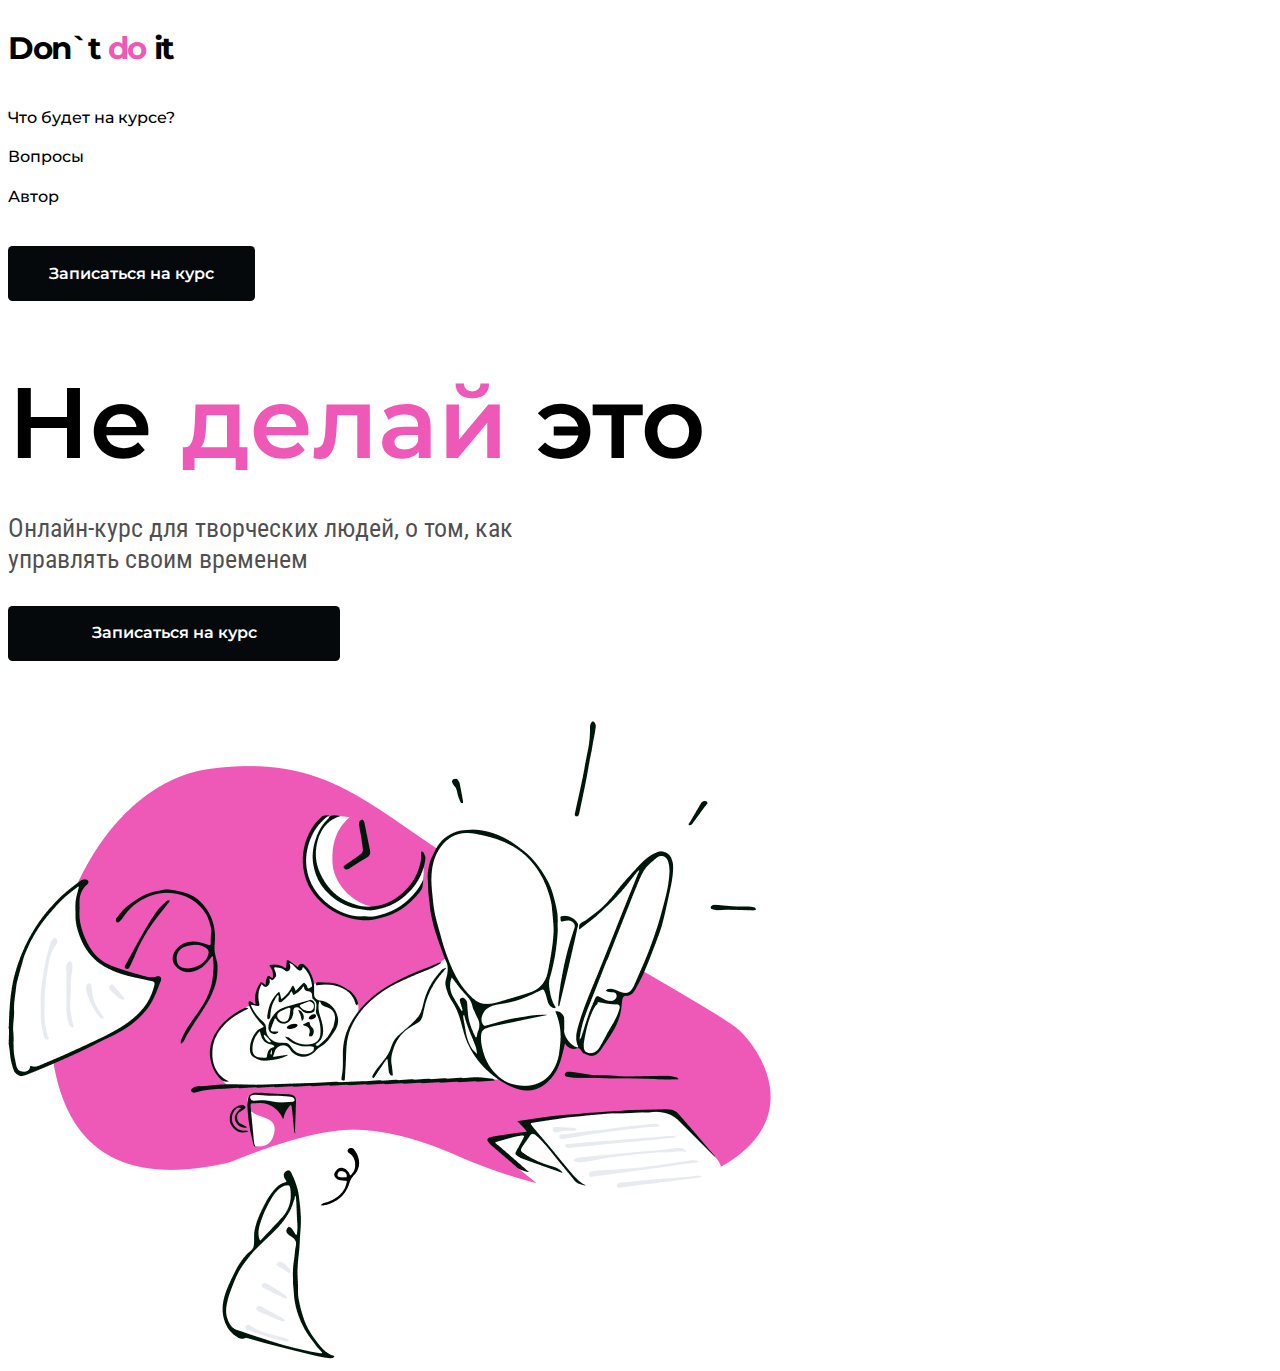
==== LW5/index.html @ a20469f7 "adding lw5" ====
<!DOCTYPE html>
<html lang="ru">
<head>
    <meta charset="UTF-8">
    <link href="https://fonts.googleapis.com/css2?family=Montserrat:wght@500;700&family=Roboto+Condensed&display=swap" rel="stylesheet">
    <link rel="stylesheet" href="css/style.css">
    <title>Don't do it</title>
</head>
<body>
    <div class="container">
        <header class="header">
            <div class="header__logo">Don`t <span class="span">do</span> it</div>
            <div class="header__info">
                <div class="header__info__elem">Что будет на курсе?</div>
                <div class="header__info__elem">Вопросы</div>
                <div class="header__info__elem">Автор</div>
            </div>
            <button class="button header__button">Записаться на курс</button>
        </header>
        <section class="main">
            <div class="main__about">
                <h1 class="main__about_h1">Не <span class="span">делай</span> это</h1>
                <div class="main__about_descr">Онлайн-курс для творческих людей, о том, как<br> управлять своим временем </div>
                <button class="button main__about_button">Записаться на курс</button>  
            </div>
            <div class="main__illustration">
              <img src="images/done.png" alt="" class="main__illustration_img">
            </div>
        </section>
    </div>
</body>
</html>
---- LW5/css/style.css ----
.container
{
    width: 1680px;
    margin: 0 auto;
}

.span
{
    color: #EE58B6;
}

.header
{
    margin: 30px 0;
}
.header__info
{
    font: normal 500 16px/19.5px Montserrat;
    margin: 40px 0;
}

.header__info__elem
{
    margin-bottom: 20px;
}

.header .header__button
{
    width: 247px;
    height: 55px;
    left: 1433px;
    top: 0px;
    text-align: center;
}
.header__logo
{
    letter-spacing: -0.045em;
    font: normal 700 30.8354px/122.33% Montserrat;
}

.button
{
    border: none;
    border-radius: 4.59px;
    background: #05090C;
    font: normal 600 16px/16px Montserrat;
    color: white;
}
.main .main__about
{
    margin: 60px 0;
} 
.main__about .main__about_h1
{
    font: normal 600 100px/122.35% Montserrat;
    margin: 0 0 30px 0;
}

.main__about .main__about_button
{
    width: 332px;
    height: 55px;
    left: 0px;
    top: 251px;
}

.main__about .main__about_descr
{
    font: normal 400 26px/31.2px Roboto Condensed;
    color: rgba(0, 0, 0, 0.7);
    margin-bottom: 30px;
}
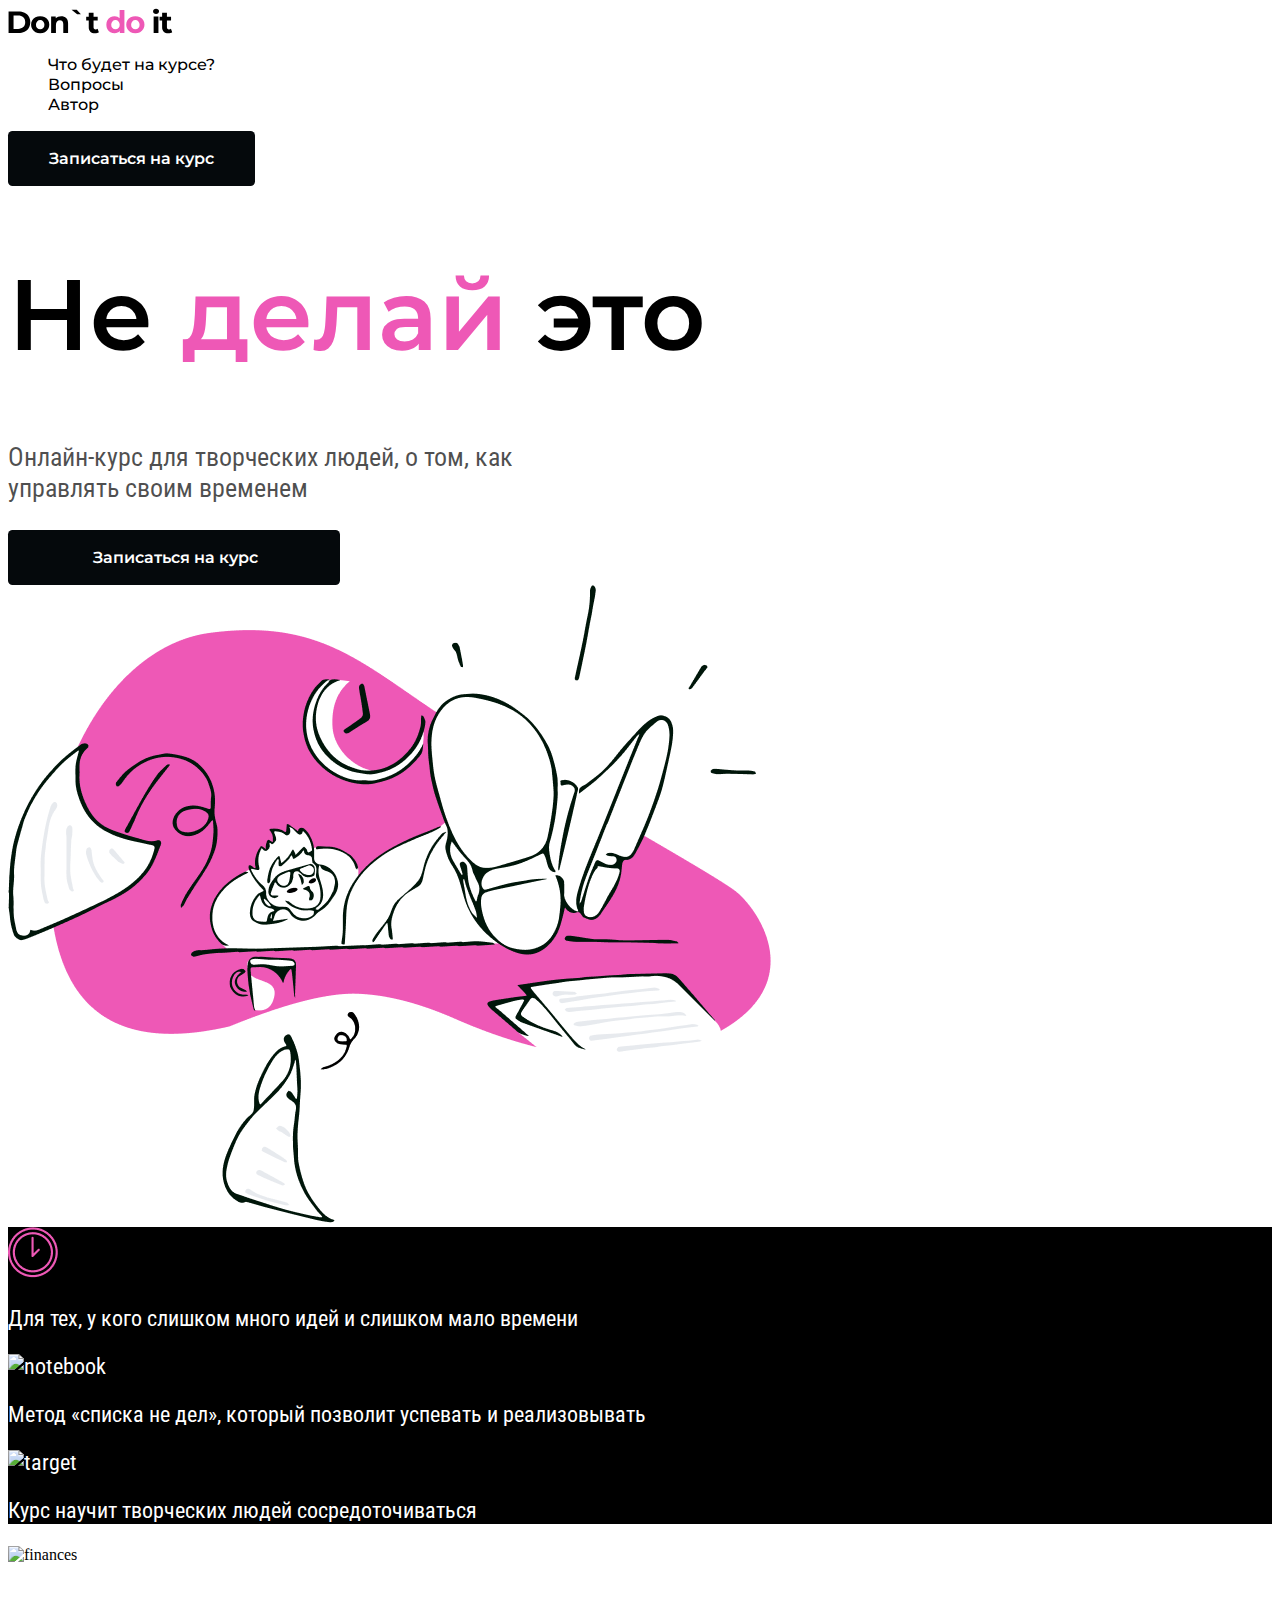
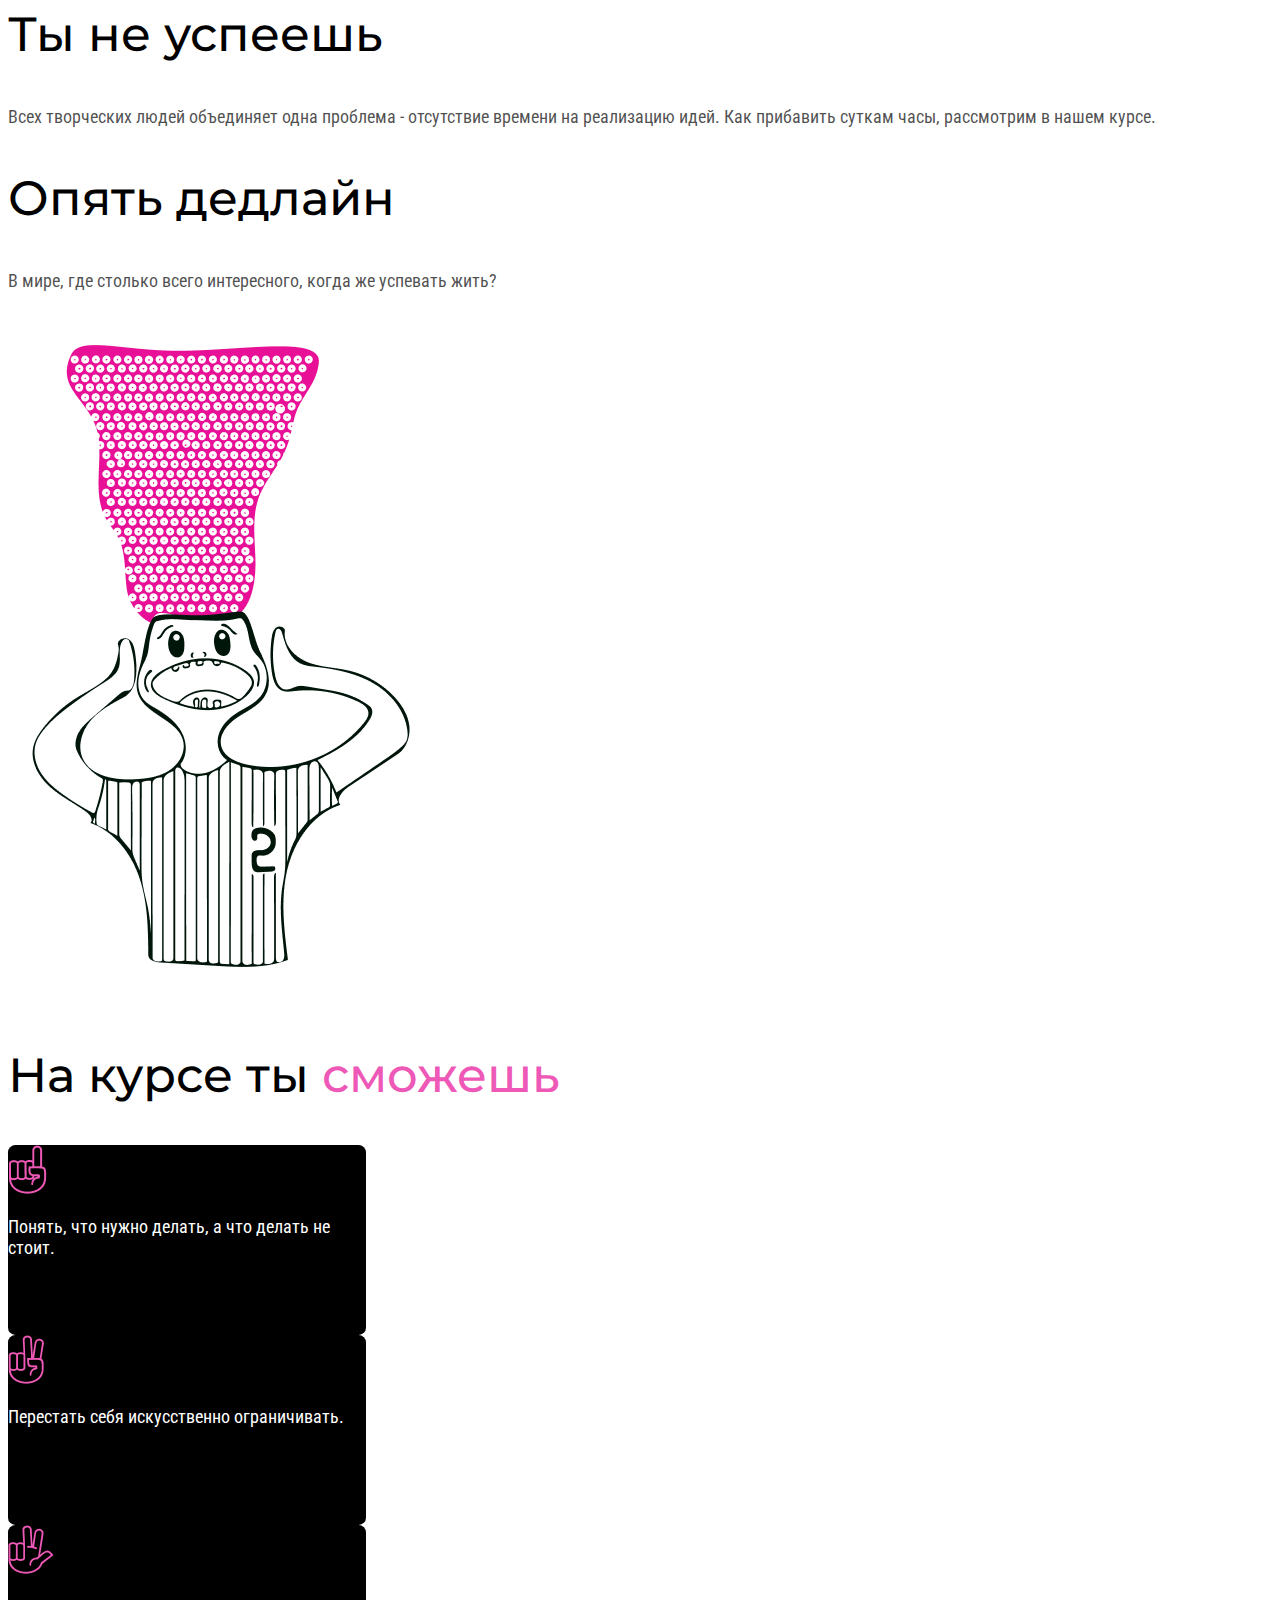
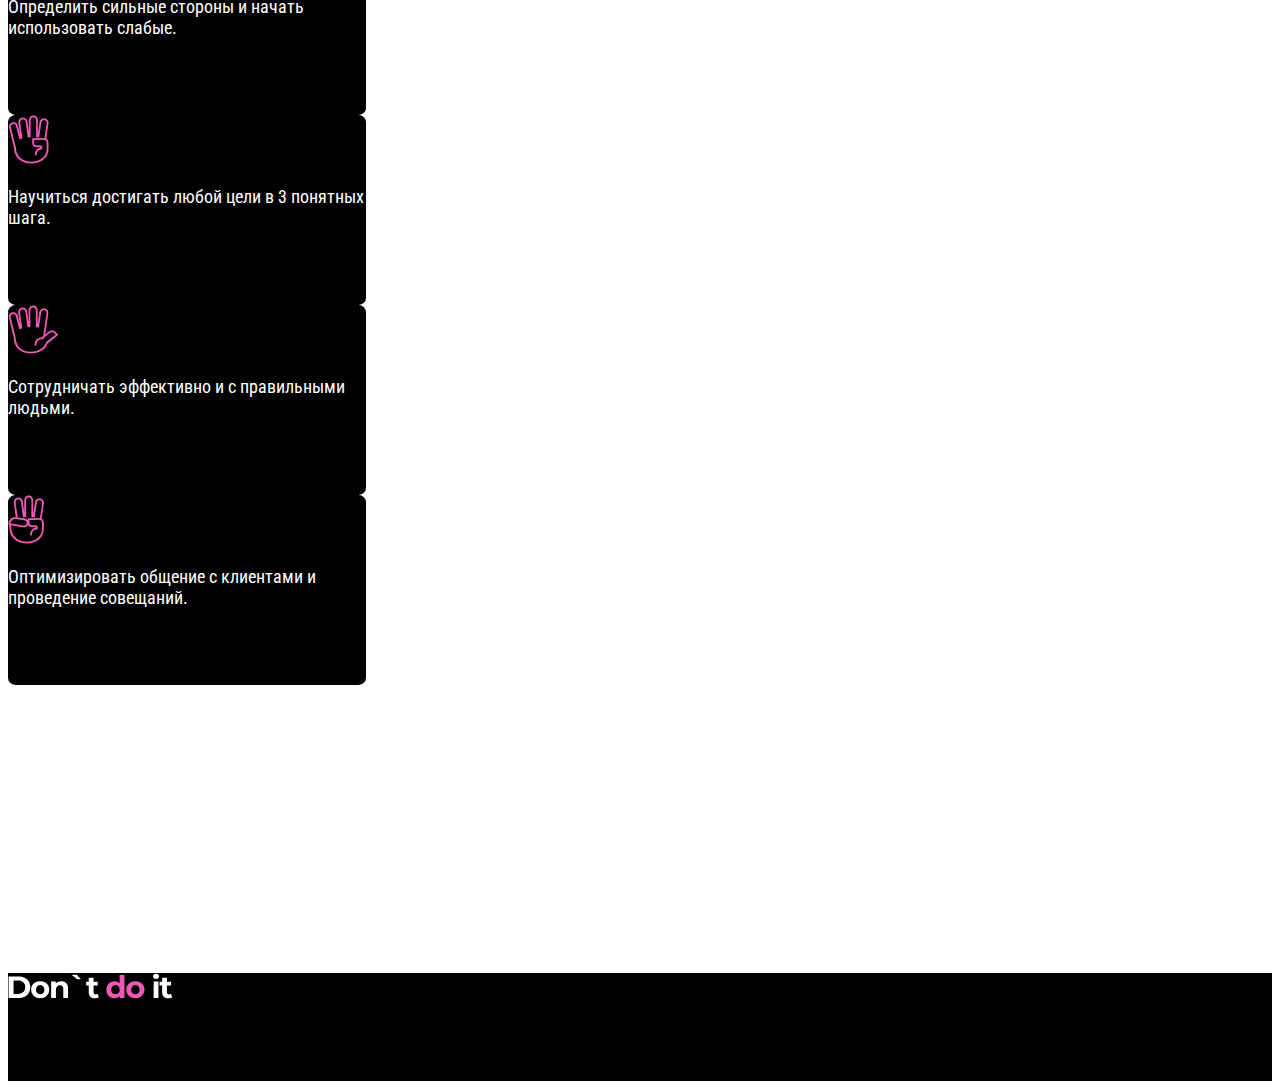
==== commit 4ebce9f1: "adding LW8 and reloading LW5 LW6" ====
--- a/LW5/index.html
+++ b/LW5/index.html
@@ -1,32 +1,108 @@
 <!DOCTYPE html>
 <html lang="ru">
 <head>
-    <meta charset="UTF-8">
-    <link href="https://fonts.googleapis.com/css2?family=Montserrat:wght@500;700&family=Roboto+Condensed&display=swap" rel="stylesheet">
-    <link rel="stylesheet" href="css/style.css">
-    <title>Don't do it</title>
+	<meta charset="UTF-8">
+	<meta name="viewport" content="width=device-width, initial-scale=1.0">
+	<link href="https://fonts.googleapis.com/css2?family=Montserrat:wght@500;600;700&family=Noto+Sans:wght@700&family=Roboto+Condensed&display=swap" rel="stylesheet">
+  	<link rel="stylesheet" href="css/style.css">
+ 	<title>Don't do it</title>
 </head>
 <body>
-    <div class="container">
-        <header class="header">
-            <div class="header__logo">Don`t <span class="span">do</span> it</div>
-            <div class="header__info">
-                <div class="header__info__elem">Что будет на курсе?</div>
-                <div class="header__info__elem">Вопросы</div>
-                <div class="header__info__elem">Автор</div>
+	<header class="header">
+		<img class="header__logo" src="images/logo.svg" alt="logotype"/>
+		<nav class="header__menu">
+			<ul class="header__inline-list">
+			    <li><a href="#" class="header__nav-link">Что будет на курсе?</a></li>
+				<li><a href="#" class="header__nav-link"></a>Вопросы</li>
+				<li><a href="#" class="header__nav-link"></a>Автор</li>	
+			</ul>
+			<div class="header__button button">Записаться на курс</div>
+		</nav>
+	</header>
+
+	<div class="main">
+		<div class="main__info">
+        	<h1 class="main__title">Не <span class="pink">делай</span> это</h1>   
+        	<p class="main__text">Онлайн-курс для творческих людей, о том, как<br>управлять своим временем</p>
+        	<div class="main__button button">Записаться на курс</div>	
+		</div>
+		<div class="main__illustration">
+			<img src="images/main-illustration.png" alt="chill"/>
+		</div>	
+	</div>
+
+	<div class="features">
+		<div class="features__blocks">
+			<div class="features__time">
+				<img src="images/clock.png" alt="clock" />
+                <p class="feature__time-description">Для тех, у кого слишком много идей и слишком мало времени</p>
+			</div>
+			<div class="features__notebook">
+				<img src="images/notebook.png" alt="notebook" />
+                <p class="feature__notebook-description">Метод «списка не дел», который позволит успевать и реализовывать</p>
+			</div>
+			<div class="features__target">
+				<img src="images/target.png" alt="target" />
+                <p class="feature__target-description">Курс научит творческих людей сосредоточиваться</p>
+			</div>
+		</div>
+	</div>
+
+	<div class="deadline">
+		<div class="deadline__fail">
+			<div class="deadline__image">
+            	<img src="images/finances.png" alt="finances" />
             </div>
-            <button class="button header__button">Записаться на курс</button>
-        </header>
-        <section class="main">
-            <div class="main__about">
-                <h1 class="main__about_h1">Не <span class="span">делай</span> это</h1>
-                <div class="main__about_descr">Онлайн-курс для творческих людей, о том, как<br> управлять своим временем </div>
-                <button class="button main__about_button">Записаться на курс</button>  
-            </div>
-            <div class="main__illustration">
-              <img src="images/done.png" alt="" class="main__illustration_img">
-            </div>
-        </section>
-    </div>
+      		<div class="deadline__fail-text">
+        		<h2 class="deadline__title">Ты не успеешь</h2>
+        		<p class="deadline__description">Всех творческих людей объединяет одна проблема - отсутствие времени на реализацию идей. Как прибавить суткам часы, рассмотрим в нашем курсе.</p>
+      		</div>
+		</div>
+		<div class="deadline__again">
+			<div class="deadline__again-text">
+        		<h2 class="deadline__title">Опять дедлайн</h2>
+        		<p class="deadline__description">В мире, где столько всего интересного, когда же успевать жить?</p>
+      		</div>
+      		<div class="deadline__image">
+        		<img src="images/blowing.png" alt="blowing" />
+      		</div>
+			
+		</div>
+	</div>
+
+	<div class="opportunities">
+		<h2 class="opportunities__title">На курсе ты <span class="pink">сможешь</span></h2>	
+		<div class="opportunities__blocks">
+			<div class="opportunities__block block-first">
+      			<img src="images/hand_one.png" alt="hand first" />
+      			<p class="opportunities__block-description">Понять, что нужно делать, а что делать не стоит.</p>
+    		</div>
+    		<div class="opportunities__block block-second">
+    		  	<img src="images/hand_two.png" alt="hand second" />
+    		  	<p class="opportunities__block-description">Перестать себя искусственно ограничивать.</p>
+    		</div>
+    		<div class="opportunities__block block-third">
+      			<img src="images/hand_three.png" alt="hand third" />
+     			 <p class="opportunities__block-description">Определить сильные стороны и начать использовать слабые.</p>
+    		</div>
+    		<div class="opportunities__block block-fourth">
+    		  	<img src="images/hand_four.png" alt="hand fourth" />
+    		  	<p class="opportunities__block-description">Научиться достигать любой цели в 3 понятных шага.</		p>
+    		</div>
+    		<div class="opportunities__block block-fifth">
+      			<img src="images/hand_five.png" alt="hand fifth" />
+     			 <p class="opportunities__block-description">Сотрудничать эффективно и с правильными людьми.</p>
+    		</div>
+    		<div class="opportunities__block block-sixth">
+      			<img src="images/hand_six.png" alt="hand sixth" />
+      			<p class="opportunities__block-description">Оптимизировать общение с клиентами и проведение совещаний.</p>
+    		</div>
+		</div>
+	</div>
+
+	<footer class="footer">
+		<img class="footer__logo" src="images/logo-white.svg" alt="logotype" />
+	</footer>
+	
 </body>
 </html>--- a/LW5/css/style.css
+++ b/LW5/css/style.css
@@ -1,72 +1,120 @@
-.container
+.header
 {
-    width: 1680px;
-    margin: 0 auto;
+	font: 500 16px/20px 'Montserrat', sans-serif;
 }
 
-.span
+.header__inline-list
 {
-    color: #EE58B6;
+	list-style-type: none;
 }
 
-.header
+.header__nav-link
 {
-    margin: 30px 0;
-}
-.header__info
-{
-    font: normal 500 16px/19.5px Montserrat;
-    margin: 40px 0;
-}
-
-.header__info__elem
-{
-    margin-bottom: 20px;
-}
-
-.header .header__button
-{
-    width: 247px;
-    height: 55px;
-    left: 1433px;
-    top: 0px;
-    text-align: center;
-}
-.header__logo
-{
-    letter-spacing: -0.045em;
-    font: normal 700 30.8354px/122.33% Montserrat;
+	text-decoration: none;
+	color: #000;
 }
 
 .button
 {
-    border: none;
-    border-radius: 4.59px;
-    background: #05090C;
-    font: normal 600 16px/16px Montserrat;
-    color: white;
-}
-.main .main__about
-{
-    margin: 60px 0;
-} 
-.main__about .main__about_h1
-{
-    font: normal 600 100px/122.35% Montserrat;
-    margin: 0 0 30px 0;
+	color: #FFFFFF;
+	font: 600 16px/16px 'Montserrat';
+	letter-spacing: 0em;
+	text-align: center;
+	box-sizing: border-box;
+	border-radius: 4.59px;
+	background: #05090C;
 }
 
-.main__about .main__about_button
+.button:hover
 {
-    width: 332px;
-    height: 55px;
-    left: 0px;
-    top: 251px;
+	cursor: pointer;
 }
 
-.main__about .main__about_descr
+.header__button
 {
-    font: normal 400 26px/31.2px Roboto Condensed;
-    color: rgba(0, 0, 0, 0.7);
-    margin-bottom: 30px;
+	padding: 20px 40px 19px 40px;
+	max-width: 247px;
 }
+
+
+.pink
+{
+	color: #EE58B6;
+}
+
+.main__title
+{
+	font: 600 100px/122px 'Montserrat';
+	letter-spacing: 0em;
+    color: #000;
+}
+
+.main__text
+{
+	font: 400 26px/31px 'Roboto Condensed', sans-serif;
+	letter-spacing: 0em;
+	color: #000000B2;
+}
+
+.main__button
+{
+	max-width: 332px;
+	padding: 20px 81px 19px 84px;
+}
+
+.features
+{
+	font: 400 22px/26px 'Roboto Condensed';
+	letter-spacing: 0em;
+	background: #000;
+    color:#fff;
+}
+
+
+.deadline__title
+{
+	font: 500 48px/61px 'Montserrat';
+	font-family: Montserrat;
+	letter-spacing: 0em;
+
+}
+
+.deadline__description
+{
+	font: 400 18px/24px 'Roboto Condensed';
+	color: #000000B2;
+	letter-spacing: 0em;
+}
+.opportunities
+{
+	margin-bottom: 288px;
+}
+.opportunities__title
+{
+	font: 500 48px/59px 'Montserrat';
+	font-family: Montserrat;
+	letter-spacing: 0em;
+}
+
+.opportunities__blocks
+{
+	font: 400 18px/21px 'Roboto Condensed';
+	color: #fff;
+	letter-spacing: 0em;
+}
+
+.opportunities__block
+{
+	background: #000;
+	max-width: 358px;
+	height: 190px;
+	border-radius: 7.36px;
+}
+
+.footer
+{
+    background-color: #000;
+    height: 108px;
+    color: #fff;
+}
+
